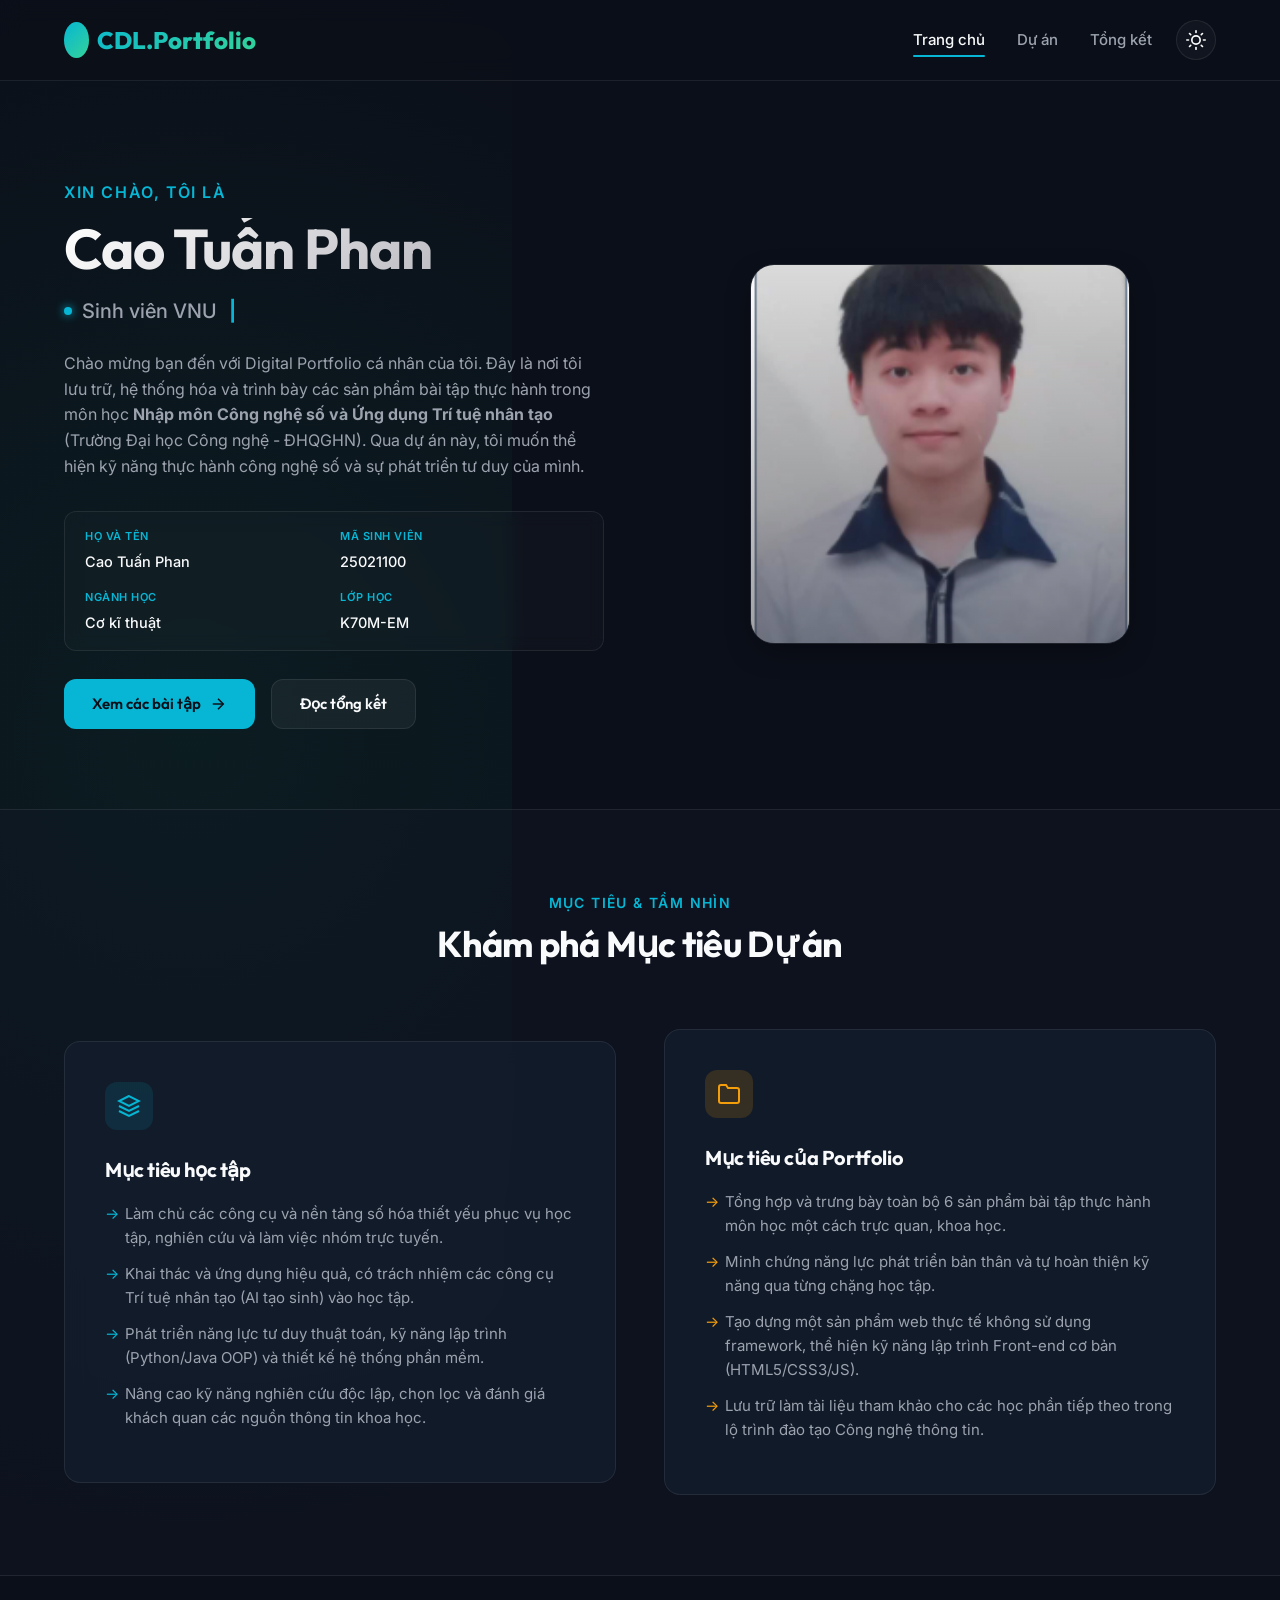
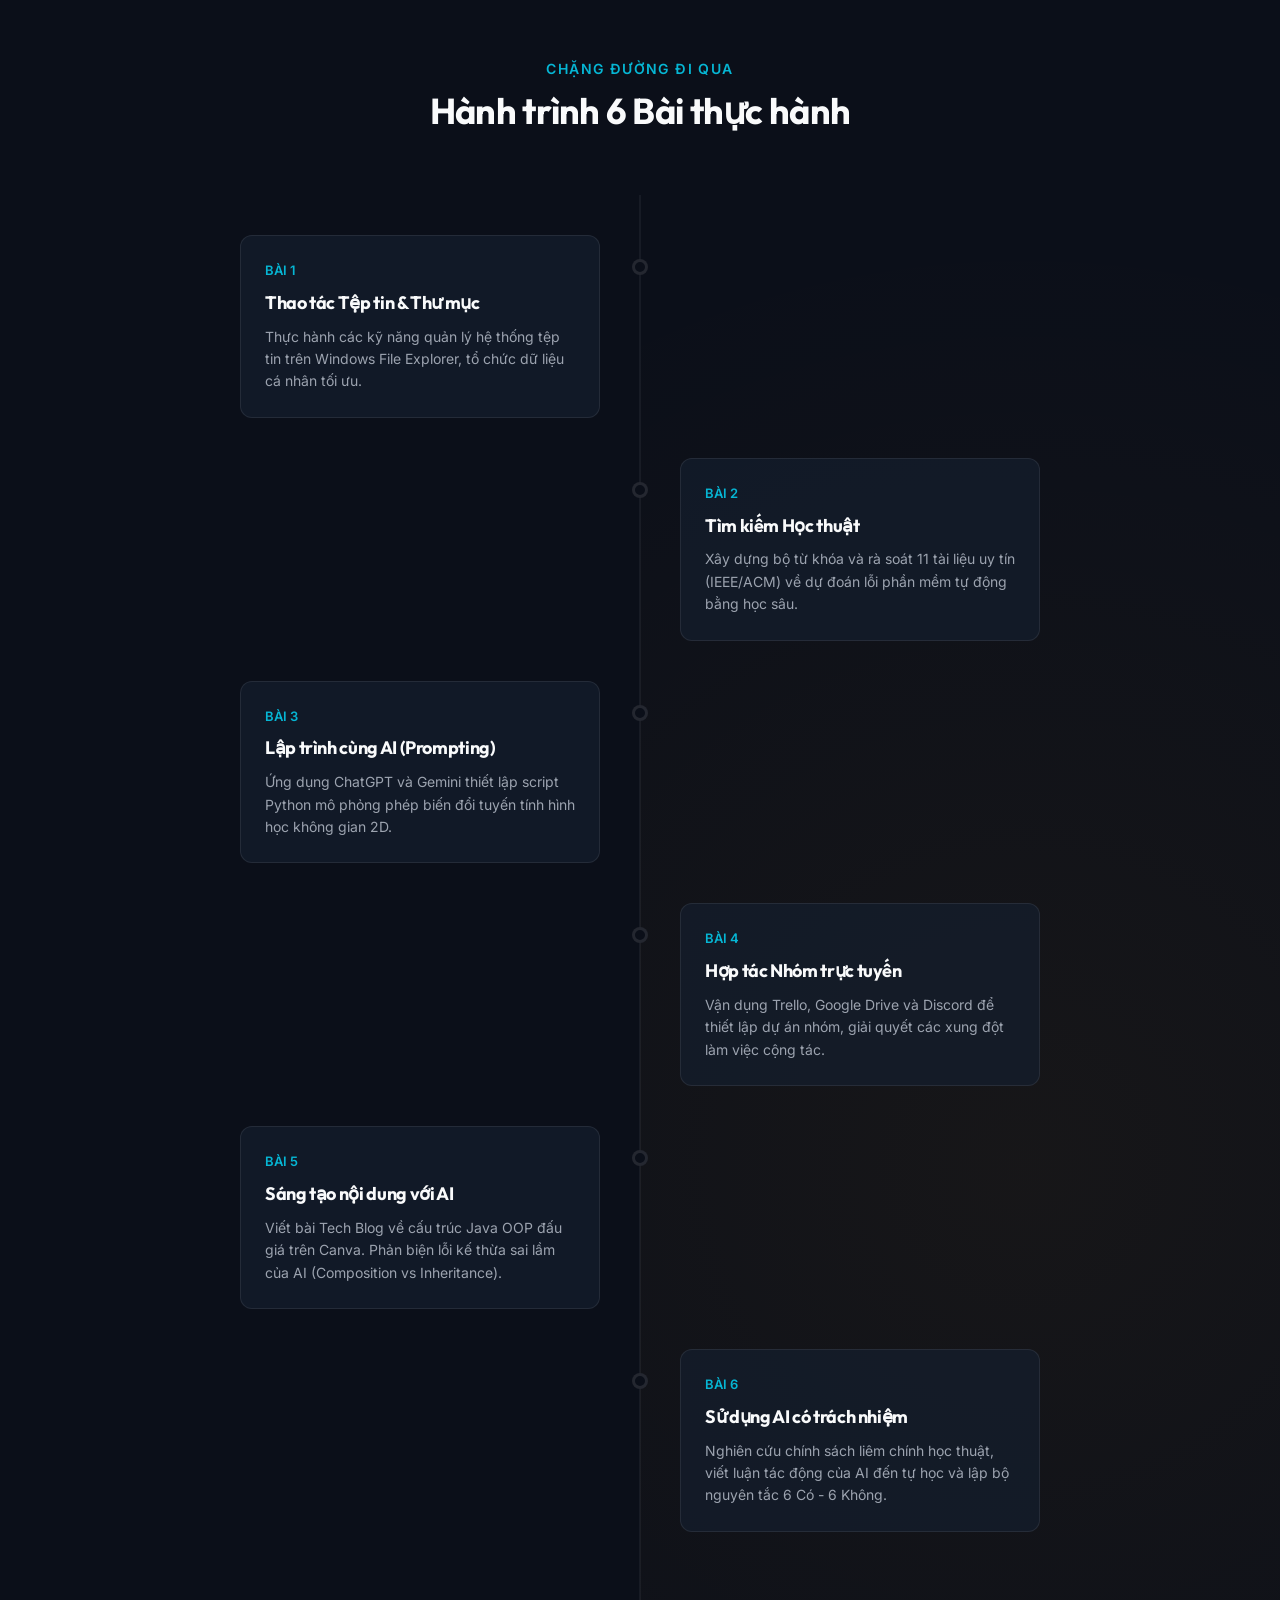
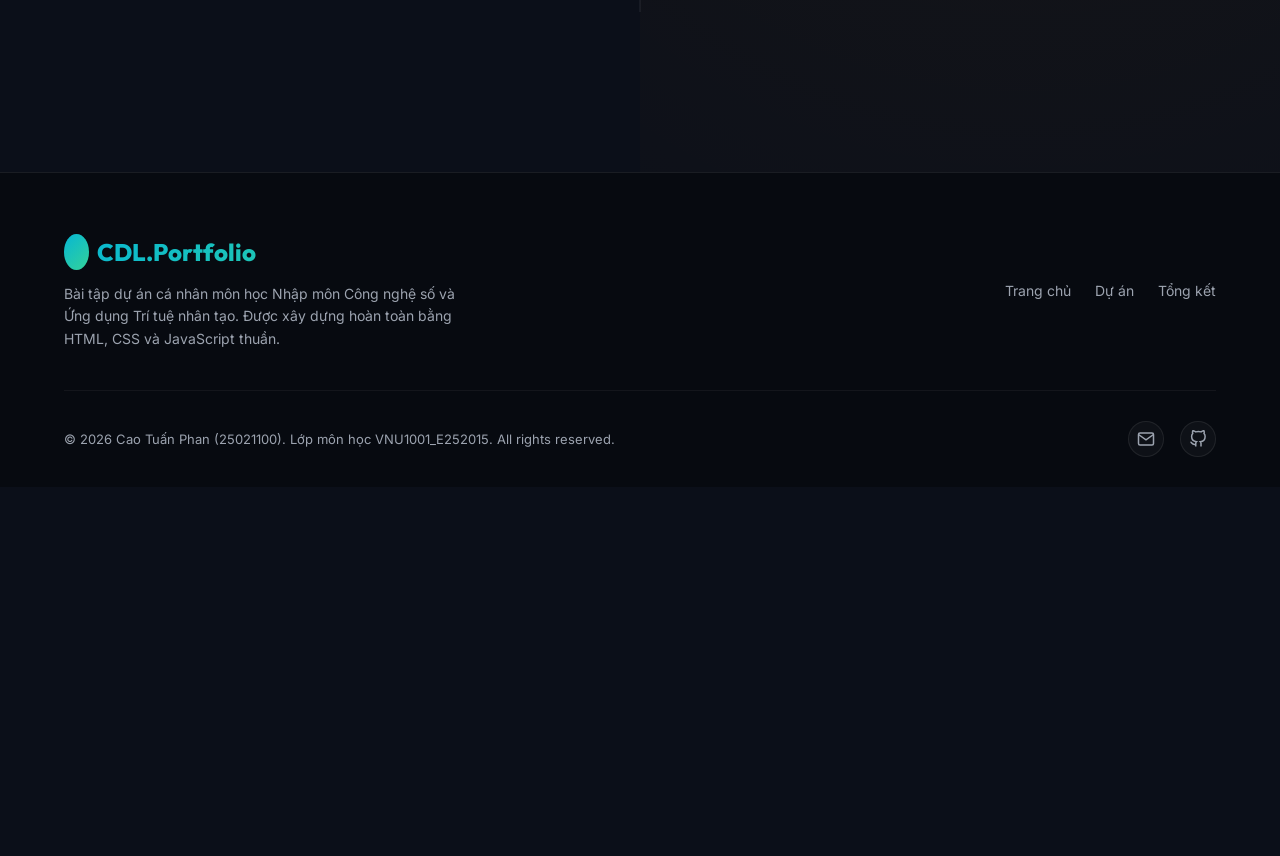
==== index.html @ 6c7f8874 "Initial clean commit" ====
<!DOCTYPE html>
<html lang="vi">
<head>
    <meta charset="UTF-8">
    <meta name="viewport" content="width=device-width, initial-scale=1.0">
    <title>Cao Tuấn Phan | Digital Portfolio cá nhân</title>
    <meta name="description" content="Digital Portfolio cá nhân của Cao Tuấn Phan - Sinh viên Khoa Công nghệ thông tin, Trường Đại học Công nghệ, ĐHQGHN cho môn Nhập môn Công nghệ số & Ứng dụng AI.">
    <link rel="stylesheet" href="css/style.css">
    <link rel="stylesheet" href="css/responsive.css">
    <style>
        /* Specific Styles for Index Page */
        .hero {
            padding: 80px 0;
            position: relative;
        }

        .hero-img-container {
            position: relative;
            width: 380px;
            height: 380px;
            margin: 0 auto;
            border-radius: 24px;
            overflow: hidden;
            box-shadow: var(--shadow-premium);
            border: 1px solid var(--border-color);
        }

        .hero-img-container::before {
            content: '';
            position: absolute;
            inset: 0;
            background: linear-gradient(to bottom, transparent, rgba(11, 15, 25, 0.4));
            z-index: 1;
        }

        .hero-img {
            width: 100%;
            height: 100%;
            object-fit: cover;
            transition: var(--transition-smooth);
        }

        .hero-img-container:hover .hero-img {
            transform: scale(1.05);
        }

        .hero-content {
            display: flex;
            flex-direction: column;
            justify-content: center;
        }

        .hero-title-greeting {
            font-size: 16px;
            font-weight: 600;
            color: var(--color-primary);
            text-transform: uppercase;
            letter-spacing: 0.1em;
            margin-bottom: 12px;
        }

        .hero-name {
            font-size: 56px;
            line-height: 1.1;
            margin-bottom: 16px;
            background: linear-gradient(135deg, #ffffff 0%, #a1a1aa 100%);
            -webkit-background-clip: text;
            -webkit-text-fill-color: transparent;
        }

        .hero-role {
            font-size: 20px;
            font-weight: 500;
            color: var(--text-muted);
            margin-bottom: 24px;
            display: flex;
            align-items: center;
            gap: 10px;
        }

        .hero-role::before {
            content: '';
            display: inline-block;
            width: 8px;
            height: 8px;
            background: var(--color-primary);
            border-radius: 50%;
            box-shadow: 0 0 10px var(--color-primary);
        }

        .typewriter-cursor {
            color: var(--color-primary);
            animation: blink 0.7s infinite;
            margin-left: 2px;
            font-weight: bold;
        }

        @keyframes blink {
            0%, 100% { opacity: 1; }
            50% { opacity: 0; }
        }

        .hero-desc {
            color: var(--text-muted);
            font-size: 16px;
            margin-bottom: 32px;
            max-width: 540px;
        }

        .personal-info-card {
            background: rgba(255, 255, 255, 0.02);
            border: 1px solid var(--border-color);
            border-radius: 12px;
            padding: 16px 20px;
            margin-bottom: 28px;
            display: grid;
            grid-template-columns: repeat(2, 1fr);
            gap: 16px 12px;
            max-width: 540px;
            backdrop-filter: blur(8px);
            -webkit-backdrop-filter: blur(8px);
        }

        .info-field {
            display: flex;
            flex-direction: column;
        }

        .info-label {
            color: var(--color-primary);
            font-size: 11px;
            text-transform: uppercase;
            letter-spacing: 0.05em;
            margin-bottom: 4px;
            font-weight: 600;
        }
        
        .info-val {
            color: var(--text-main);
            font-weight: 500;
            font-size: 14.5px;
        }

        @media (max-width: 480px) {
            .personal-info-card {
                grid-template-columns: 1fr;
                gap: 12px;
            }
        }

        .hero-actions {
            display: flex;
            gap: 16px;
        }

        /* Objectives Section */
        .objectives {
            padding: 80px 0;
            background: rgba(17, 24, 39, 0.4);
            border-top: 1px solid var(--border-color);
            border-bottom: 1px solid var(--border-color);
        }

        .section-header {
            text-align: center;
            max-width: 600px;
            margin: 0 auto 56px;
        }

        .section-subtitle {
            color: var(--color-primary);
            font-size: 14px;
            font-weight: 600;
            text-transform: uppercase;
            letter-spacing: 0.1em;
            margin-bottom: 8px;
        }

        .section-title {
            font-size: 36px;
        }

        .objective-card {
            background: var(--bg-card);
            border: 1px solid var(--border-color);
            padding: 40px;
            border-radius: 16px;
            backdrop-filter: blur(12px);
            -webkit-backdrop-filter: blur(12px);
            transition: var(--transition-smooth);
        }

        .objective-card:hover {
            transform: translateY(-8px);
            border-color: rgba(16, 185, 129, 0.3);
            box-shadow: var(--shadow-premium);
        }

        .objective-icon {
            width: 48px;
            height: 48px;
            background: var(--color-primary-glow);
            border-radius: 12px;
            display: flex;
            align-items: center;
            justify-content: center;
            margin-bottom: 24px;
            color: var(--color-primary);
        }

        .objective-card-secondary .objective-icon {
            background: var(--color-secondary-glow);
            color: var(--color-secondary);
        }

        .objective-card-secondary:hover {
            border-color: rgba(245, 158, 11, 0.3);
        }

        .objective-title {
            font-size: 20px;
            margin-bottom: 16px;
        }

        .objective-list {
            list-style: none;
            color: var(--text-muted);
            font-size: 15px;
        }

        .objective-list li {
            margin-bottom: 12px;
            padding-left: 20px;
            position: relative;
        }

        .objective-list li::before {
            content: '→';
            position: absolute;
            left: 0;
            color: var(--color-primary);
        }

        .objective-card-secondary .objective-list li::before {
            color: var(--color-secondary);
        }

        /* Learning Timeline */
        .timeline-section {
            padding: 80px 0;
        }

        .timeline {
            position: relative;
            max-width: 800px;
            margin: 0 auto;
            padding: 40px 0;
        }

        .timeline::before {
            content: '';
            position: absolute;
            left: 50%;
            top: 0;
            width: 2px;
            height: 100%;
            background: rgba(255, 255, 255, 0.05);
            transform: translateX(-50%);
        }

        .timeline-item {
            display: flex;
            justify-content: space-between;
            width: 100%;
            margin-bottom: 40px;
            position: relative;
        }

        .timeline-item:nth-child(even) {
            flex-direction: row-reverse;
        }

        .timeline-dot {
            position: absolute;
            left: 50%;
            top: 24px;
            width: 16px;
            height: 16px;
            background: var(--bg-main);
            border: 3px solid rgba(255, 255, 255, 0.1);
            border-radius: 50%;
            transform: translateX(-50%);
            z-index: 5;
            transition: var(--transition-smooth);
        }

        .timeline-item:hover .timeline-dot {
            border-color: var(--color-primary);
            box-shadow: 0 0 10px var(--color-primary);
            background: var(--color-primary);
        }

        .timeline-content {
            width: 45%;
            background: var(--bg-card);
            border: 1px solid var(--border-color);
            padding: 24px;
            border-radius: 12px;
            position: relative;
            transition: var(--transition-smooth);
        }

        .timeline-item:hover .timeline-content {
            border-color: rgba(255, 255, 255, 0.15);
            transform: translateY(-4px);
        }

        .timeline-date {
            font-size: 13px;
            font-weight: 600;
            color: var(--color-primary);
            margin-bottom: 8px;
            text-transform: uppercase;
        }

        .timeline-title {
            font-size: 18px;
            margin-bottom: 8px;
        }

        .timeline-desc {
            color: var(--text-muted);
            font-size: 14px;
        }

        @media (max-width: 768px) {
            .hero-img-container {
                width: 280px;
                height: 280px;
            }
            .hero-name {
                font-size: 40px;
            }
            .timeline::before {
                left: 16px;
            }
            .timeline-item {
                flex-direction: row !important;
                margin-bottom: 30px;
            }
            .timeline-dot {
                left: 16px;
            }
            .timeline-content {
                width: calc(100% - 48px);
                margin-left: 48px;
            }
        }
    </style>
    <script>
        // Apply theme immediately to prevent flashing
        if (localStorage.getItem('theme') === 'light') {
            document.documentElement.classList.add('light-theme');
        }
    </script>
</head>
<body>

    <!-- Header / Nav -->
    <header class="header" id="header">
        <div class="container nav-container">
            <a href="index.html" class="logo">CDL.Portfolio</a>
            <div class="nav-right">
                <ul class="nav-menu" id="navMenu">
                    <li><a href="index.html" class="nav-link active">Trang chủ</a></li>
                    <li><a href="projects.html" class="nav-link">Dự án</a></li>
                    <li><a href="reflection.html" class="nav-link">Tổng kết</a></li>
                </ul>
                <button class="theme-toggle" id="themeToggle" aria-label="Toggle Theme">
                    <svg class="sun-icon" viewBox="0 0 24 24"><circle cx="12" cy="12" r="5"></circle><line x1="12" y1="1" x2="12" y2="3"></line><line x1="12" y1="21" x2="12" y2="23"></line><line x1="4.22" y1="4.22" x2="5.64" y2="5.64"></line><line x1="18.36" y1="18.36" x2="19.78" y2="19.78"></line><line x1="1" y1="12" x2="3" y2="12"></line><line x1="21" y1="12" x2="23" y2="12"></line><line x1="4.22" y1="19.78" x2="5.64" y2="18.36"></line><line x1="18.36" y1="5.64" x2="19.78" y2="4.22"></line></svg>
                    <svg class="moon-icon" viewBox="0 0 24 24"><path d="M21 12.79A9 9 0 1 1 11.21 3 7 7 0 0 0 21 12.79z"></path></svg>
                </button>
                <button class="nav-toggle" id="navToggle" aria-label="Toggle Menu">
                    <span></span>
                    <span></span>
                    <span></span>
                </button>
            </div>
        </div>
    </header>

    <!-- Main Content -->
    <main>
        
        <!-- Hero Section -->
        <section class="hero reveal active">
            <div class="container grid-2">
                <div class="hero-content">
                    <span class="hero-title-greeting">Xin chào, tôi là</span>
                    <h1 class="hero-name">Cao Tuấn Phan</h1>
                    <div class="hero-role"><span id="typewriter">Sinh viên VNU</span><span class="typewriter-cursor">|</span></div>
                    <p class="hero-desc">
                        Chào mừng bạn đến với Digital Portfolio cá nhân của tôi. Đây là nơi tôi lưu trữ, hệ thống hóa và trình bày các sản phẩm bài tập thực hành trong môn học <strong>Nhập môn Công nghệ số và Ứng dụng Trí tuệ nhân tạo</strong> (Trường Đại học Công nghệ - ĐHQGHN). Qua dự án này, tôi muốn thể hiện kỹ năng thực hành công nghệ số và sự phát triển tư duy của mình.
                    </p>
                    <div class="personal-info-card">
                        <div class="info-field">
                            <span class="info-label">Họ và tên</span>
                            <span class="info-val">Cao Tuấn Phan</span>
                        </div>
                        <div class="info-field">
                            <span class="info-label">Mã sinh viên</span>
                            <span class="info-val">25021100</span>
                        </div>
                        <div class="info-field">
                            <span class="info-label">Ngành học</span>
                            <span class="info-val">Cơ kĩ thuật</span>
                        </div>
                        <div class="info-field">
                            <span class="info-label">Lớp học</span>
                            <span class="info-val">K70M-EM</span>
                        </div>
                    </div>
                    <div class="hero-actions">
                        <a href="projects.html" class="btn btn-primary">
                            Xem các bài tập
                            <svg width="18" height="18" viewBox="0 0 24 24" fill="none" stroke="currentColor" stroke-width="2"><line x1="5" y1="12" x2="19" y2="12"></line><polyline points="12 5 19 12 12 19"></polyline></svg>
                        </a>
                        <a href="reflection.html" class="btn btn-secondary">Đọc tổng kết</a>
                    </div>
                </div>
                <div class="hero-img-box">
                    <div class="hero-img-container">
                        <img src="assets\Screenshot 2026-06-07 112519.png" alt="Cao Tuấn Phan - Sinh viên IT" class="hero-img">
                    </div>
                </div>
            </div>
        </section>

        <!-- Objectives Section -->
        <section class="objectives">
            <div class="container">
                <div class="section-header reveal">
                    <span class="section-subtitle">Mục tiêu & Tầm nhìn</span>
                    <h2 class="section-title">Khám phá Mục tiêu Dự án</h2>
                </div>
                <div class="grid-2 reveal">
                    <!-- Learning Objectives Card -->
                    <div class="objective-card">
                        <div class="objective-icon">
                            <svg width="24" height="24" viewBox="0 0 24 24" fill="none" stroke="currentColor" stroke-width="2"><path d="M12 2L2 7l10 5 10-5-10-5zM2 17l10 5 10-5M2 12l10 5 10-5"/></svg>
                        </div>
                        <h3 class="objective-title">Mục tiêu học tập</h3>
                        <ul class="objective-list">
                            <li>Làm chủ các công cụ và nền tảng số hóa thiết yếu phục vụ học tập, nghiên cứu và làm việc nhóm trực tuyến.</li>
                            <li>Khai thác và ứng dụng hiệu quả, có trách nhiệm các công cụ Trí tuệ nhân tạo (AI tạo sinh) vào học tập.</li>
                            <li>Phát triển năng lực tư duy thuật toán, kỹ năng lập trình (Python/Java OOP) và thiết kế hệ thống phần mềm.</li>
                            <li>Nâng cao kỹ năng nghiên cứu độc lập, chọn lọc và đánh giá khách quan các nguồn thông tin khoa học.</li>
                        </ul>
                    </div>
                    
                    <!-- Portfolio Objectives Card -->
                    <div class="objective-card objective-card-secondary">
                        <div class="objective-icon">
                            <svg width="24" height="24" viewBox="0 0 24 24" fill="none" stroke="currentColor" stroke-width="2"><path d="M22 19a2 2 0 0 1-2 2H4a2 2 0 0 1-2-2V5a2 2 0 0 1 2-2h5l2 3h9a2 2 0 0 1 2 2z"></path></svg>
                        </div>
                        <h3 class="objective-title">Mục tiêu của Portfolio</h3>
                        <ul class="objective-list">
                            <li>Tổng hợp và trưng bày toàn bộ 6 sản phẩm bài tập thực hành môn học một cách trực quan, khoa học.</li>
                            <li>Minh chứng năng lực phát triển bản thân và tự hoàn thiện kỹ năng qua từng chặng học tập.</li>
                            <li>Tạo dựng một sản phẩm web thực tế không sử dụng framework, thể hiện kỹ năng lập trình Front-end cơ bản (HTML5/CSS3/JS).</li>
                            <li>Lưu trữ làm tài liệu tham khảo cho các học phần tiếp theo trong lộ trình đào tạo Công nghệ thông tin.</li>
                        </ul>
                    </div>
                </div>
            </div>
        </section>

        <!-- Study Timeline Section -->
        <section class="timeline-section">
            <div class="container">
                <div class="section-header reveal">
                    <span class="section-subtitle">Chặng đường đi qua</span>
                    <h2 class="section-title">Hành trình 6 Bài thực hành</h2>
                </div>
                
                <div class="timeline reveal">
                    
                    <!-- Item 1 -->
                    <div class="timeline-item">
                        <div class="timeline-dot"></div>
                        <div class="timeline-content">
                            <div class="timeline-date">Bài 1</div>
                            <h3 class="timeline-title">Thao tác Tệp tin & Thư mục</h3>
                            <p class="timeline-desc">Thực hành các kỹ năng quản lý hệ thống tệp tin trên Windows File Explorer, tổ chức dữ liệu cá nhân tối ưu.</p>
                        </div>
                    </div>
                    
                    <!-- Item 2 -->
                    <div class="timeline-item">
                        <div class="timeline-dot"></div>
                        <div class="timeline-content">
                            <div class="timeline-date">Bài 2</div>
                            <h3 class="timeline-title">Tìm kiếm Học thuật</h3>
                            <p class="timeline-desc">Xây dựng bộ từ khóa và rà soát 11 tài liệu uy tín (IEEE/ACM) về dự đoán lỗi phần mềm tự động bằng học sâu.</p>
                        </div>
                    </div>
                    
                    <!-- Item 3 -->
                    <div class="timeline-item">
                        <div class="timeline-dot"></div>
                        <div class="timeline-content">
                            <div class="timeline-date">Bài 3</div>
                            <h3 class="timeline-title">Lập trình cùng AI (Prompting)</h3>
                            <p class="timeline-desc">Ứng dụng ChatGPT và Gemini thiết lập script Python mô phỏng phép biến đổi tuyến tính hình học không gian 2D.</p>
                        </div>
                    </div>
                    
                    <!-- Item 4 -->
                    <div class="timeline-item">
                        <div class="timeline-dot"></div>
                        <div class="timeline-content">
                            <div class="timeline-date">Bài 4</div>
                            <h3 class="timeline-title">Hợp tác Nhóm trực tuyến</h3>
                            <p class="timeline-desc">Vận dụng Trello, Google Drive và Discord để thiết lập dự án nhóm, giải quyết các xung đột làm việc cộng tác.</p>
                        </div>
                    </div>
                    
                    <!-- Item 5 -->
                    <div class="timeline-item">
                        <div class="timeline-dot"></div>
                        <div class="timeline-content">
                            <div class="timeline-date">Bài 5</div>
                            <h3 class="timeline-title">Sáng tạo nội dung với AI</h3>
                            <p class="timeline-desc">Viết bài Tech Blog về cấu trúc Java OOP đấu giá trên Canva. Phản biện lỗi kế thừa sai lầm của AI (Composition vs Inheritance).</p>
                        </div>
                    </div>
                    
                    <!-- Item 6 -->
                    <div class="timeline-item">
                        <div class="timeline-dot"></div>
                        <div class="timeline-content">
                            <div class="timeline-date">Bài 6</div>
                            <h3 class="timeline-title">Sử dụng AI có trách nhiệm</h3>
                            <p class="timeline-desc">Nghiên cứu chính sách liêm chính học thuật, viết luận tác động của AI đến tự học và lập bộ nguyên tắc 6 Có - 6 Không.</p>
                        </div>
                    </div>
                    
                </div>
            </div>
        </section>

    </main>

    <!-- Footer -->
    <footer class="footer">
        <div class="container">
            <div class="footer-content">
                <div class="footer-logo-desc">
                    <a href="index.html" class="logo">CDL.Portfolio</a>
                    <p class="footer-desc">
                        Bài tập dự án cá nhân môn học Nhập môn Công nghệ số và Ứng dụng Trí tuệ nhân tạo. Được xây dựng hoàn toàn bằng HTML, CSS và JavaScript thuần.
                    </p>
                </div>
                <div class="footer-links">
                    <a href="index.html" class="footer-link">Trang chủ</a>
                    <a href="projects.html" class="footer-link">Dự án</a>
                    <a href="reflection.html" class="footer-link">Tổng kết</a>
                </div>
            </div>
            <div class="footer-bottom">
                <p>&copy; 2026 Cao Tuấn Phan (25021100). Lớp môn học VNU1001_E252015. All rights reserved.</p>
                <div class="footer-socials">
                    <a href="mailto:25021100@vnu.edu.vn" class="social-icon" title="Email VNU"><svg width="18" height="18" viewBox="0 0 24 24" fill="none" stroke="currentColor" stroke-width="2"><path d="M4 4h16c1.1 0 2 .9 2 2v12c0 1.1-.9 2-2 2H4c-1.1 0-2-.9-2-2V6c0-1.1.9-2 2-2z"></path><polyline points="22,6 12,13 2,6"></polyline></svg></a>
                    <a href="https://github.com/k30cyrus-cpu" target="_blank" class="social-icon" title="Github"><svg width="18" height="18" viewBox="0 0 24 24" fill="none" stroke="currentColor" stroke-width="2"><path d="M9 19c-5 1.5-5-2.5-7-3m14 6v-3.87a3.37 3.37 0 0 0-.94-2.61c3.14-.35 6.44-1.54 6.44-7A5.44 5.44 0 0 0 20 4.77 5.07 5.07 0 0 0 19.91 1S18.73.65 16 2.48a13.38 13.38 0 0 0-7 0C6.27.65 5.09 1 5.09 1A5.07 5.07 0 0 0 5 4.77a5.44 5.44 0 0 0-1.5 3.78c0 5.42 3.3 6.61 6.44 7A3.37 3.37 0 0 0 9 18.13V22"></path></svg></a>
                </div>
            </div>
        </div>
    </footer>

    <script src="js/main.js"></script>
    <script>
        // Trigger reveal animation on load
        window.addEventListener('DOMContentLoaded', () => {
            const reveals = document.querySelectorAll('.reveal');
            reveals.forEach(el => el.classList.add('active'));
            
            // Typewriter Effect
            const words = [
                "Sinh viên VNU",
                "Sinh viên Cơ kĩ thuật"
            ];
            let wordIndex = 0;
            let charIndex = 0;
            let isDeleting = false;
            const typewriterEl = document.getElementById('typewriter');
            
            function type() {
                if (!typewriterEl) return;
                const currentWord = words[wordIndex];
                if (isDeleting) {
                    typewriterEl.textContent = currentWord.substring(0, charIndex - 1);
                    charIndex--;
                } else {
                    typewriterEl.textContent = currentWord.substring(0, charIndex + 1);
                    charIndex++;
                }
                
                let typeSpeed = isDeleting ? 30 : 60;
                
                if (!isDeleting && charIndex === currentWord.length) {
                    typeSpeed = 2000; // Pause at end of word
                    isDeleting = true;
                } else if (isDeleting && charIndex === 0) {
                    isDeleting = false;
                    wordIndex = (wordIndex + 1) % words.length;
                    typeSpeed = 500; // Pause before typing next word
                }
                
                setTimeout(type, typeSpeed);
            }
            
            // Start typewriter on load
            setTimeout(type, 1000);
        });
    </script>
</body>
</html>
---- css/style.css ----
@import url('https://fonts.googleapis.com/css2?family=Inter:wght@300;400;500;600;700&family=Outfit:wght@300;400;500;600;700;800&display=swap');

:root {
    --bg-main: #0b0f19;
    --bg-surface: #111827;
    --bg-card: rgba(21, 30, 46, 0.7);
    --border-color: rgba(255, 255, 255, 0.08);
    /* Personalization: change these to adjust your personal theme */
    --logo-symbol: '✦'; /* change to an emoji or initials, include quotes */
    --color-primary: #06b6d4; /* Personal accent (cyan) - change to your color */
    --color-primary-glow: rgba(6, 182, 212, 0.12);
    --color-secondary: #f59e0b; /* Amber */
    --color-secondary-glow: rgba(245, 158, 11, 0.15);
    --personal-accent: linear-gradient(135deg, #06b6d4 0%, #34d399 100%);
    --text-main: #f9fafb;
    --text-muted: #9ca3af;
    --font-heading: 'Outfit', sans-serif;
    --font-body: 'Inter', sans-serif;
    --transition-smooth: all 0.3s cubic-bezier(0.4, 0, 0.2, 1);
    --shadow-premium: 0 10px 30px -10px rgba(0, 0, 0, 0.5);
    --shadow-glow: 0 0 20px rgba(16, 185, 129, 0.2);
}

* {
    margin: 0;
    padding: 0;
    box-sizing: border-box;
}

html {
    scroll-behavior: smooth;
    overflow-x: hidden;
}

body {
    background-color: var(--bg-main);
    color: var(--text-main);
    font-family: var(--font-body);
    line-height: 1.6;
    overflow-x: hidden;
    position: relative;
}

/* Background Gradients */
body::before {
    content: '';
    position: absolute;
    top: -10%;
    left: -10%;
    width: 50%;
    height: 60%;
    background: radial-gradient(circle, rgba(16, 185, 129, 0.08) 0%, transparent 70%);
    z-index: -1;
    pointer-events: none;
}

body::after {
    content: '';
    position: absolute;
    bottom: -10%;
    right: -10%;
    width: 60%;
    height: 70%;
    background: radial-gradient(circle, rgba(245, 158, 11, 0.05) 0%, transparent 70%);
    z-index: -1;
    pointer-events: none;
}

/* Custom Scrollbar */
::-webkit-scrollbar {
    width: 8px;
}
::-webkit-scrollbar-track {
    background: var(--bg-main);
}
::-webkit-scrollbar-thumb {
    background: #1f2937;
    border-radius: 4px;
}
::-webkit-scrollbar-thumb:hover {
    background: var(--color-primary);
}

/* Typography */
h1, h2, h3, h4, h5, h6 {
    font-family: var(--font-heading);
    font-weight: 700;
    letter-spacing: -0.02em;
    color: var(--text-main);
}

a {
    color: inherit;
    text-decoration: none;
    transition: var(--transition-smooth);
}

/* Container */
.container {
    max-width: 1200px;
    margin: 0 auto;
    padding: 0 24px;
}

/* Header & Navbar */
.header {
    position: fixed;
    top: 0;
    left: 0;
    width: 100%;
    z-index: 1000;
    background: rgba(11, 15, 25, 0.75);
    backdrop-filter: blur(12px);
    -webkit-backdrop-filter: blur(12px);
    border-bottom: 1px solid var(--border-color);
    transition: var(--transition-smooth);
}

.header.scrolled {
    padding: 12px 0;
    background: rgba(11, 15, 25, 0.9);
    box-shadow: var(--shadow-premium);
}

.nav-container {
    display: flex;
    justify-content: space-between;
    align-items: center;
    height: 80px;
    transition: var(--transition-smooth);
}

.header.scrolled .nav-container {
    height: 60px;
}

.logo {
    font-family: var(--font-heading);
    font-size: 24px;
    font-weight: 800;
    background: linear-gradient(135deg, var(--color-primary) 0%, #34d399 100%);
    -webkit-background-clip: text;
    -webkit-text-fill-color: transparent;
    display: flex;
    align-items: center;
    gap: 8px;
}

.logo::before {
    content: var(--logo-symbol);
    font-family: var(--font-body);
    font-size: 15px;
    font-weight: 800;
    color: #062226;
    background: var(--personal-accent);
    padding: 6px;
    border-radius: 50%;
    display: inline-flex;
    align-items: center;
    justify-content: center;
    -webkit-text-fill-color: unset;
}

.nav-menu {
    display: flex;
    list-style: none;
    gap: 32px;
}

.nav-link {
    font-size: 15px;
    font-weight: 500;
    color: var(--text-muted);
    position: relative;
    padding: 8px 0;
}

.nav-link:hover, .nav-link.active {
    color: var(--text-main);
}

.nav-link::after {
    content: '';
    position: absolute;
    bottom: 0;
    left: 0;
    width: 0;
    height: 2px;
    background: var(--color-primary);
    transition: var(--transition-smooth);
    border-radius: 2px;
}

.nav-link:hover::after, .nav-link.active::after {
    width: 100%;
}

.nav-toggle {
    display: none;
    background: none;
    border: none;
    cursor: pointer;
    padding: 4px;
}

.nav-toggle span {
    display: block;
    width: 24px;
    height: 2px;
    background-color: var(--text-main);
    margin: 6px 0;
    transition: var(--transition-smooth);
}

/* Buttons */
.btn {
    display: inline-flex;
    align-items: center;
    justify-content: center;
    gap: 8px;
    padding: 12px 28px;
    border-radius: 12px;
    font-family: var(--font-heading);
    font-weight: 600;
    font-size: 15px;
    cursor: pointer;
    transition: var(--transition-smooth);
    border: none;
}

.btn-primary {
    background: var(--color-primary);
    color: #0b0f19;
}

.btn-primary:hover {
    background: #34d399;
    box-shadow: var(--shadow-glow);
    transform: translateY(-2px);
}

.btn-secondary {
    background: rgba(255, 255, 255, 0.05);
    color: var(--text-main);
    border: 1px solid var(--border-color);
}

.btn-secondary:hover {
    background: rgba(255, 255, 255, 0.1);
    transform: translateY(-2px);
    border-color: rgba(255, 255, 255, 0.2);
}

.btn-sm {
    padding: 8px 16px;
    font-size: 13px;
    border-radius: 6px;
}

/* Badge */
.badge {
    display: inline-block;
    padding: 4px 12px;
    background: var(--color-primary-glow);
    color: var(--color-primary);
    border: 1px solid rgba(16, 185, 129, 0.3);
    border-radius: 30px;
    font-size: 12px;
    font-weight: 600;
    text-transform: uppercase;
    letter-spacing: 0.05em;
}

.badge-secondary {
    background: var(--color-secondary-glow);
    color: var(--color-secondary);
    border: 1px solid rgba(245, 158, 11, 0.3);
}

/* Main Layout Padding */
main {
    padding-top: 100px;
}

/* Footer */
.footer {
    background: #070a10;
    border-top: 1px solid var(--border-color);
    padding: 60px 0 30px;
    margin-top: 80px;
}

.footer-content {
    display: flex;
    justify-content: space-between;
    align-items: center;
    flex-wrap: wrap;
    gap: 24px;
    margin-bottom: 40px;
}

.footer-logo-desc {
    max-width: 400px;
}

.footer-desc {
    color: var(--text-muted);
    font-size: 14px;
    margin-top: 12px;
}

.footer-links {
    display: flex;
    gap: 24px;
}

.footer-link {
    color: var(--text-muted);
    font-size: 14px;
}

.footer-link:hover {
    color: var(--color-primary);
}

.footer-bottom {
    display: flex;
    justify-content: space-between;
    align-items: center;
    border-top: 1px solid rgba(255, 255, 255, 0.05);
    padding-top: 30px;
    font-size: 13px;
    color: var(--text-muted);
}

.footer-socials {
    display: flex;
    gap: 16px;
}

.social-icon {
    display: flex;
    align-items: center;
    justify-content: center;
    width: 36px;
    height: 36px;
    background: rgba(255, 255, 255, 0.03);
    border: 1px solid var(--border-color);
    border-radius: 50px;
    color: var(--text-muted);
}

.social-icon:hover {
    color: var(--color-primary);
    background: var(--color-primary-glow);
    border-color: var(--color-primary);
    transform: translateY(-2px);
}

/* Modal Popup */
.modal {
    position: fixed;
    top: 0;
    left: 0;
    width: 100%;
    height: 100%;
    z-index: 2000;
    background: rgba(7, 10, 16, 0.85);
    backdrop-filter: blur(8px);
    display: flex;
    align-items: center;
    justify-content: center;
    opacity: 0;
    pointer-events: none;
    transition: var(--transition-smooth);
}

.modal.active {
    opacity: 1;
    pointer-events: all;
}

.modal-content {
    background: var(--bg-surface);
    border: 1px solid var(--border-color);
    border-radius: 16px;
    width: 90%;
    max-width: 800px;
    max-height: 85vh;
    overflow-y: auto;
    position: relative;
    box-shadow: var(--shadow-premium);
    transform: scale(0.9);
    transition: var(--transition-smooth);
    padding: 32px;
}

.modal.active .modal-content {
    transform: scale(1);
}

.modal-close {
    position: absolute;
    top: 20px;
    right: 20px;
    background: rgba(255, 255, 255, 0.05);
    border: 1px solid var(--border-color);
    width: 36px;
    height: 36px;
    border-radius: 50%;
    display: flex;
    align-items: center;
    justify-content: center;
    cursor: pointer;
    color: var(--text-muted);
    transition: var(--transition-smooth);
}

.modal-close:hover {
    color: var(--text-main);
    background: rgba(255, 255, 255, 0.1);
}

.modal-body {
    margin-top: 16px;
}

.modal-header-desc {
    display: flex;
    align-items: center;
    gap: 12px;
    margin-bottom: 8px;
}

.modal-title {
    font-size: 28px;
    line-height: 1.3;
}

.modal-section {
    margin-top: 24px;
    border-top: 1px solid rgba(255, 255, 255, 0.05);
    padding-top: 20px;
}

.modal-section-title {
    font-size: 18px;
    color: var(--color-primary);
    margin-bottom: 12px;
    display: flex;
    align-items: center;
    gap: 8px;
}

.modal-section-title::before {
    content: '';
    display: inline-block;
    width: 6px;
    height: 6px;
    background: var(--color-primary);
    border-radius: 50%;
}

.modal-file-list {
    margin-left: 20px;
    margin-bottom: 16px;
}

.modal-file-item {
    font-size: 14px;
    margin-bottom: 6px;
    color: var(--text-muted);
}

.code-snippet {
    background: #090c15;
    border: 1px solid rgba(255, 255, 255, 0.05);
    border-radius: 8px;
    padding: 16px;
    font-family: monospace;
    font-size: 13.5px;
    color: #e5e7eb;
    overflow-x: auto;
    margin: 12px 0;
}

.table-responsive {
    width: 100%;
    overflow-x: auto;
    margin: 16px 0;
    border: 1px solid var(--border-color);
    border-radius: 8px;
}

.modal-table {
    width: 100%;
    border-collapse: collapse;
    font-size: 13.5px;
    text-align: left;
}

.modal-table th, .modal-table td {
    padding: 12px 16px;
    border-bottom: 1px solid rgba(255, 255, 255, 0.05);
}

.modal-table th {
    background: rgba(255, 255, 255, 0.02);
    color: var(--text-main);
    font-weight: 600;
}

.modal-table tr:last-child td {
    border-bottom: none;
}

.modal-table td {
    color: var(--text-muted);
}

.modal-img-container {
    width: 100%;
    border-radius: 8px;
    overflow: hidden;
    margin: 16px 0;
    border: 1px solid var(--border-color);
}

.modal-img {
    width: 100%;
    height: auto;
    display: block;
}

/* CSS Grid layout standard for pages */
.grid-2 {
    display: grid;
    grid-template-columns: repeat(2, 1fr);
    gap: 48px;
    align-items: center;
}

.grid-3 {
    display: grid;
    grid-template-columns: repeat(3, 1fr);
    gap: 32px;
}

/* Animations helper */
.reveal {
    opacity: 0;
    transform: translateY(30px);
    transition: opacity 0.8s ease, transform 0.8s ease;
}

.reveal.active {
    opacity: 1;
    transform: translateY(0);
}

/* Proof Gallery for Modal */
.proof-gallery {
    display: grid;
    grid-template-columns: repeat(2, 1fr);
    gap: 16px;
    margin: 16px 0;
}

.proof-item {
    background: rgba(255, 255, 255, 0.02);
    border: 1px solid var(--border-color);
    border-radius: 12px;
    overflow: hidden;
    display: flex;
    flex-direction: column;
    transition: var(--transition-smooth);
}

/* Small helper for a visible personal signature */
.signature {
    font-family: var(--font-heading);
    color: var(--color-primary);
    font-weight: 700;
    font-size: 14px;
    letter-spacing: 0.02em;
}

.proof-item:hover {
    border-color: rgba(255, 255, 255, 0.15);
    transform: scale(1.02);
}

.proof-img-container {
    width: 100%;
    height: 180px;
    overflow: hidden;
    border-bottom: 1px solid var(--border-color);
}

.proof-img-container img {
    width: 100%;
    height: 100%;
    object-fit: cover;
}

.proof-caption {
    font-size: 13px;
    color: var(--text-muted);
    padding: 8px 12px;
    text-align: center;
    background: rgba(0, 0, 0, 0.2);
    flex-grow: 1;
    display: flex;
    align-items: center;
    justify-content: center;
}

@media (max-width: 600px) {
    .proof-gallery {
        grid-template-columns: 1fr;
    }
    .proof-img-container {
        height: 150px;
    }
}

/* Original Docx Content Formatting */
.docx-original-content {
    color: var(--text-muted);
    font-size: 14.5px;
    line-height: 1.7;
    text-align: justify;
}

.docx-original-content p {
    margin-bottom: 16px;
}

.docx-original-content h1, 
.docx-original-content h2, 
.docx-original-content h3, 
.docx-original-content h4 {
    color: var(--text-main);
    margin-top: 28px;
    margin-bottom: 12px;
}

.docx-original-content h1 { font-size: 24px; border-bottom: 1px solid var(--border-color); padding-bottom: 8px; }
.docx-original-content h2 { font-size: 20px; color: var(--color-primary); }
.docx-original-content h3 { font-size: 17px; }
.docx-original-content h4 { font-size: 15px; }

.docx-original-content ul, 
.docx-original-content ol {
    margin-bottom: 16px;
    padding-left: 24px;
}

.docx-original-content li {
    margin-bottom: 8px;
}

.docx-original-content code {
    background: rgba(255, 255, 255, 0.05);
    padding: 2px 6px;
    border-radius: 4px;
    font-family: monospace;
    font-size: 13.5px;
    color: var(--color-secondary);
}

.docx-original-content a {
    color: var(--color-primary);
    text-decoration: underline;
}

.docx-original-content a:hover {
    color: #34d399;
}

/* PDF Page Container styles */
.pdf-viewer-container {
    display: flex;
    flex-direction: column;
    gap: 24px;
    align-items: center;
    background: rgba(0, 0, 0, 0.2);
    padding: 24px;
    border-radius: 12px;
    border: 1px solid var(--border-color);
}

.pdf-page-container {
    width: 100%;
    max-width: 680px;
    background-color: #ffffff;
    box-shadow: 0 4px 20px rgba(0, 0, 0, 0.4);
    border-radius: 4px;
    overflow: hidden;
    line-height: 0;
}

.pdf-page {
    width: 100%;
    height: auto;
    display: block;
    margin: 0 !important;
    border-radius: 0 !important;
    border: none !important;
}

/* Print Styles for PDF Generation */
@media print {
    :root {
        --bg-main: #0b0f19 !important;
        --bg-surface: #111827 !important;
        --bg-card: rgba(21, 30, 46, 0.9) !important;
        --text-main: #f9fafb !important;
        --text-muted: #9ca3af !important;
    }
    
    html, body {
        background-color: #0b0f19 !important;
        color: #f9fafb !important;
        -webkit-print-color-adjust: exact !important;
        print-color-adjust: exact !important;
    }
    
    * {
        -webkit-print-color-adjust: exact !important;
        print-color-adjust: exact !important;
    }
    
    @page {
        size: A4;
        margin: 0; /* Removes browser-added header/footer */
    }
    
    body {
        padding: 2cm 1.5cm; /* Custom margins inside the printed PDF page */
    }
    
    .header {
        position: absolute !important; /* Stop fixed position overlay issues */
        top: 0;
        left: 0;
        width: 100%;
    }
    
    .nav-toggle, .btn-primary svg {
        display: none !important; /* Hide interactive icons from print */
    }
    
    main {
        padding-top: 40px !important;
    }
    
    .footer {
        page-break-before: avoid;
    }
}

/* Light Mode Theme */
html.light-theme,
body.light-theme {
    --bg-main: #f3f4f6;
    --bg-surface: #ffffff;
    --bg-card: rgba(255, 255, 255, 0.8);
    --border-color: rgba(0, 0, 0, 0.08);
    --text-main: #1f2937;
    --text-muted: #4b5563;
    --shadow-premium: 0 10px 30px -10px rgba(0, 0, 0, 0.06);
    --color-primary-glow: rgba(16, 185, 129, 0.08);
    --color-secondary-glow: rgba(245, 158, 11, 0.08);
}

body.light-theme::before {
    background: radial-gradient(circle, rgba(16, 185, 129, 0.05) 0%, transparent 70%);
}

body.light-theme::after {
    background: radial-gradient(circle, rgba(245, 158, 11, 0.04) 0%, transparent 70%);
}

body.light-theme .header {
    background: rgba(243, 244, 246, 0.8) !important;
}

body.light-theme .header.scrolled {
    background: rgba(243, 244, 246, 0.95) !important;
}

body.light-theme .nav-menu {
    background: rgba(243, 244, 246, 0.98) !important;
}

body.light-theme .btn-secondary {
    background: rgba(0, 0, 0, 0.04);
}

body.light-theme .btn-secondary:hover {
    background: rgba(0, 0, 0, 0.08);
    border-color: rgba(0, 0, 0, 0.15);
}

body.light-theme .timeline::before {
    background: rgba(0, 0, 0, 0.08) !important;
}

body.light-theme .timeline-dot {
    background: var(--bg-main) !important;
    border-color: rgba(0, 0, 0, 0.1) !important;
}

body.light-theme ::-webkit-scrollbar-track {
    background: var(--bg-main);
}

body.light-theme ::-webkit-scrollbar-thumb {
    background: #d1d5db;
}

body.light-theme ::-webkit-scrollbar-thumb:hover {
    background: var(--color-primary);
}

/* Nav Right Wrapper & Theme Toggle button styles */
.nav-right {
    display: flex;
    align-items: center;
    gap: 24px;
}

.theme-toggle {
    background: rgba(255, 255, 255, 0.03);
    border: 1px solid var(--border-color);
    width: 40px;
    height: 40px;
    border-radius: 50%;
    display: flex;
    align-items: center;
    justify-content: center;
    cursor: pointer;
    color: var(--text-main);
    transition: var(--transition-smooth);
    position: relative;
    overflow: hidden;
}

.theme-toggle:hover {
    background: rgba(255, 255, 255, 0.08);
    border-color: var(--color-primary);
    transform: scale(1.05);
}

.theme-toggle svg {
    width: 20px;
    height: 20px;
    fill: none;
    stroke: currentColor;
    stroke-width: 2;
    stroke-linecap: round;
    stroke-linejoin: round;
    transition: var(--transition-smooth);
    position: absolute;
}

body:not(.light-theme) .theme-toggle .sun-icon {
    transform: translateY(0) rotate(0);
    opacity: 1;
}

body:not(.light-theme) .theme-toggle .moon-icon {
    transform: translateY(40px) rotate(90deg);
    opacity: 0;
}

body.light-theme .theme-toggle .sun-icon {
    transform: translateY(-40px) rotate(-90deg);
    opacity: 0;
}

body.light-theme .theme-toggle .moon-icon {
    transform: translateY(0) rotate(0);
    opacity: 1;
}

body.light-theme .theme-toggle {
    background: rgba(0, 0, 0, 0.03);
    color: var(--text-main);
}

body.light-theme .theme-toggle:hover {
    background: rgba(0, 0, 0, 0.06);
}

@media (max-width: 768px) {
    .nav-right {
        gap: 16px;
    }
}
---- css/responsive.css ----
/* Responsive Design */

@media (max-width: 1024px) {
    .grid-2 {
        gap: 32px;
    }
    
    .grid-3 {
        grid-template-columns: repeat(2, 1fr);
        gap: 24px;
    }
}

@media (max-width: 768px) {
    /* Navbar Mobile */
    .nav-toggle {
        display: block;
        z-index: 1001;
    }

    .nav-menu {
        position: fixed;
        top: 0;
        right: -100%;
        width: 280px;
        height: 100vh;
        background: rgba(11, 15, 25, 0.95);
        backdrop-filter: blur(16px);
        -webkit-backdrop-filter: blur(16px);
        border-left: 1px solid var(--border-color);
        flex-direction: column;
        justify-content: center;
        align-items: center;
        gap: 40px;
        transition: var(--transition-smooth);
        box-shadow: var(--shadow-premium);
        z-index: 1000;
    }

    .nav-menu.active {
        right: 0;
    }

    .nav-toggle.active span:nth-child(1) {
        transform: rotate(45deg) translate(6px, 6px);
    }

    .nav-toggle.active span:nth-child(2) {
        opacity: 0;
    }

    .nav-toggle.active span:nth-child(3) {
        transform: rotate(-45deg) translate(5px, -5px);
    }

    /* Grid Adjustments */
    .grid-2 {
        grid-template-columns: 1fr;
        gap: 40px;
    }

    .grid-3 {
        grid-template-columns: 1fr;
        gap: 30px;
    }

    /* Modal Adjustments */
    .modal-content {
        padding: 24px 16px;
        width: 95%;
        max-height: 90vh;
    }

    .modal-title {
        font-size: 22px;
    }

    /* Footer Adjustments */
    .footer-content {
        flex-direction: column;
        align-items: flex-start;
        gap: 32px;
    }

    .footer-bottom {
        flex-direction: column;
        gap: 16px;
        align-items: flex-start;
        text-align: left;
    }
}

@media (max-width: 480px) {
    .container {
        padding: 0 16px;
    }

    main {
        padding-top: 80px;
    }

    .btn {
        width: 100%;
    }

    .btn-sm {
        width: auto;
    }
}
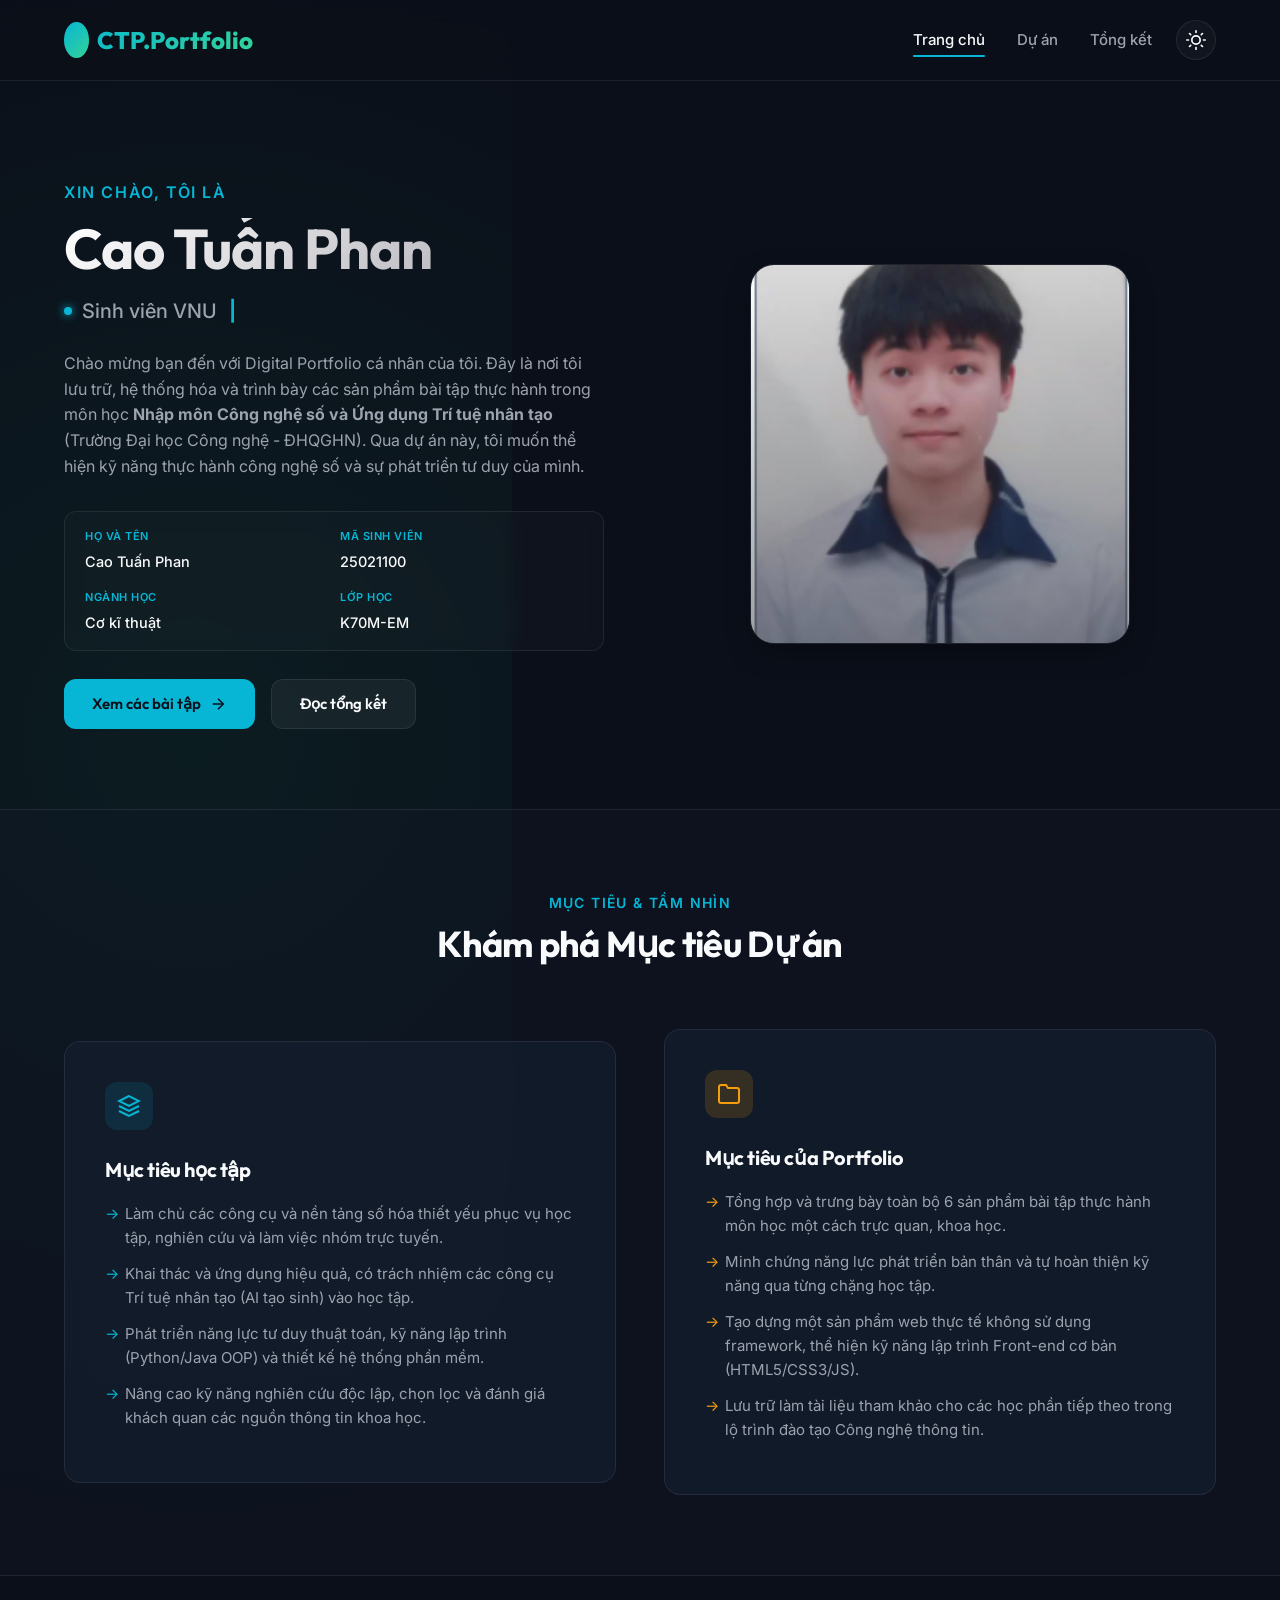
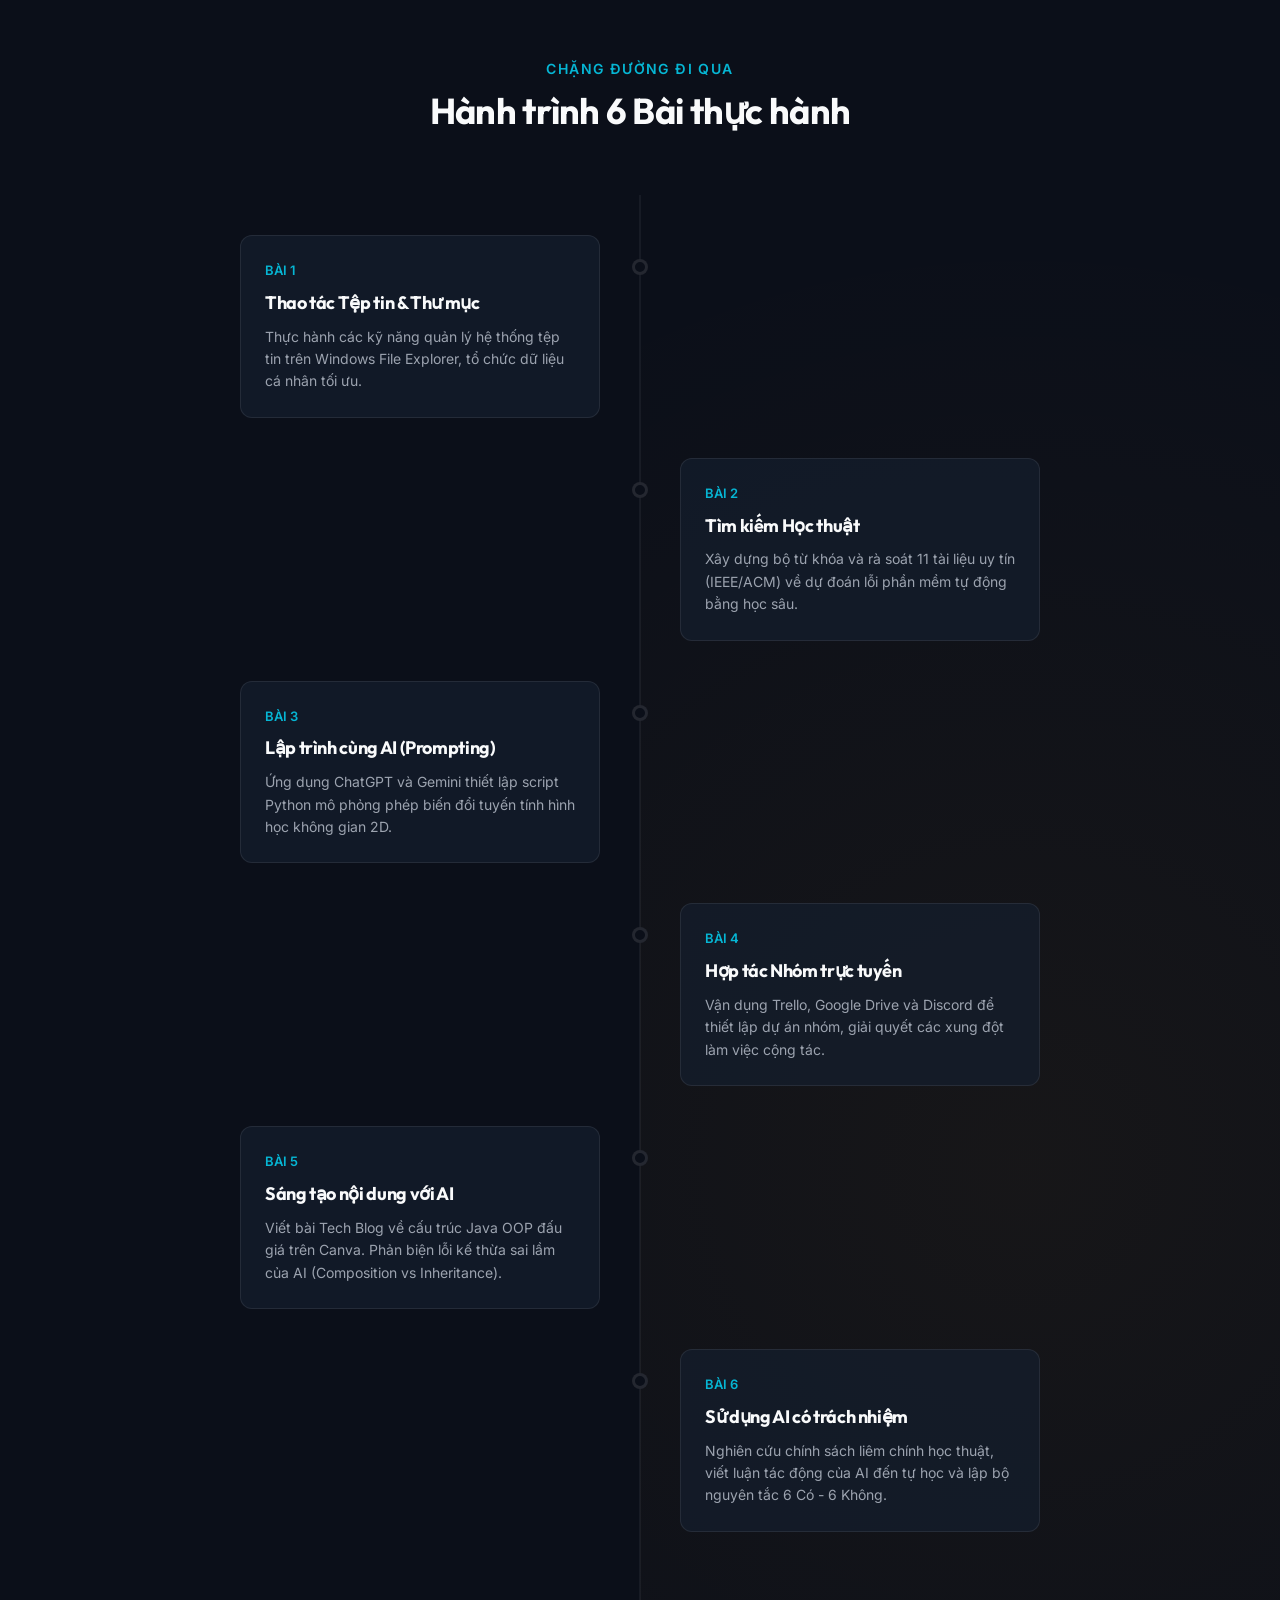
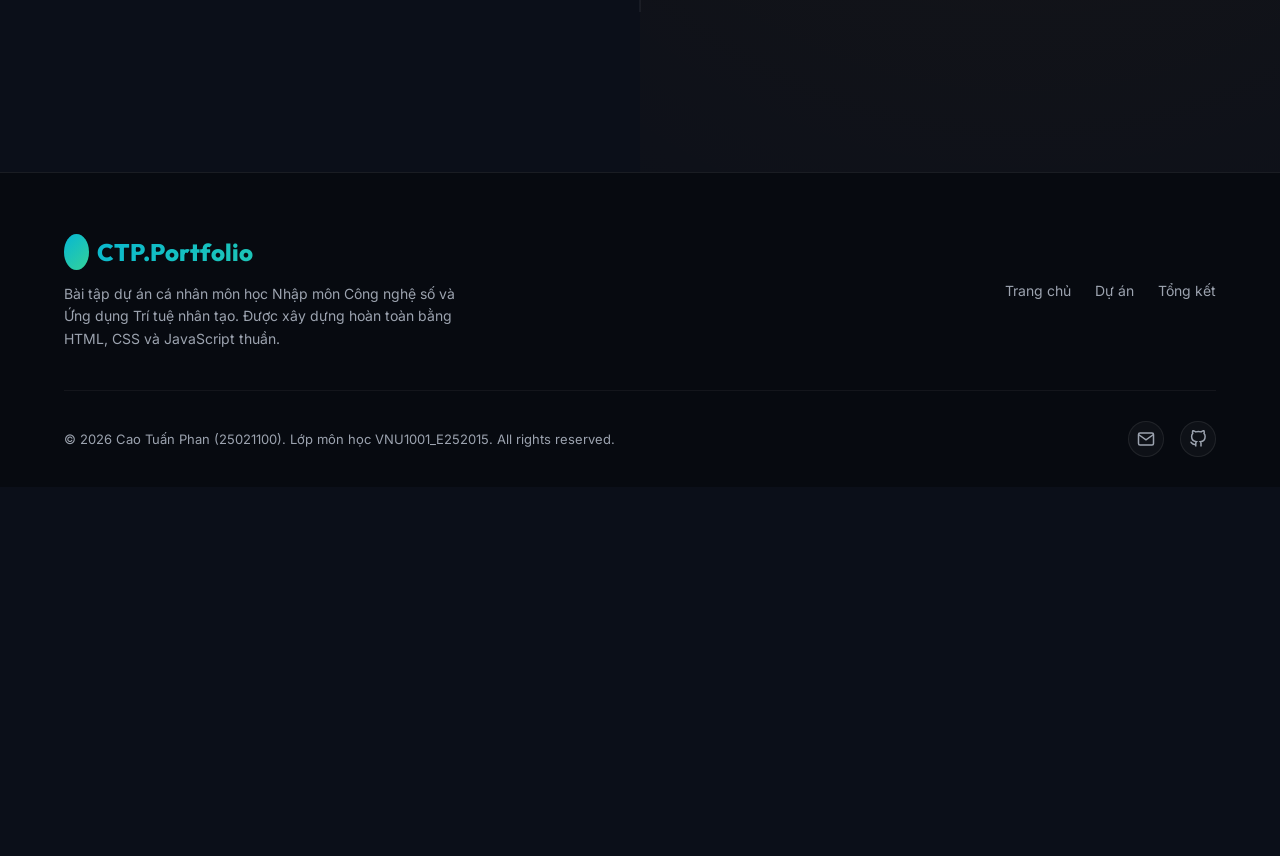
==== commit 797064e8: "add" ====
--- a/index.html
+++ b/index.html
@@ -369,7 +369,7 @@
     <!-- Header / Nav -->
     <header class="header" id="header">
         <div class="container nav-container">
-            <a href="index.html" class="logo">CDL.Portfolio</a>
+            <a href="index.html" class="logo">CTP.Portfolio</a>
             <div class="nav-right">
                 <ul class="nav-menu" id="navMenu">
                     <li><a href="index.html" class="nav-link active">Trang chủ</a></li>
@@ -556,7 +556,7 @@
         <div class="container">
             <div class="footer-content">
                 <div class="footer-logo-desc">
-                    <a href="index.html" class="logo">CDL.Portfolio</a>
+                    <a href="index.html" class="logo">CTP.Portfolio</a>
                     <p class="footer-desc">
                         Bài tập dự án cá nhân môn học Nhập môn Công nghệ số và Ứng dụng Trí tuệ nhân tạo. Được xây dựng hoàn toàn bằng HTML, CSS và JavaScript thuần.
                     </p>
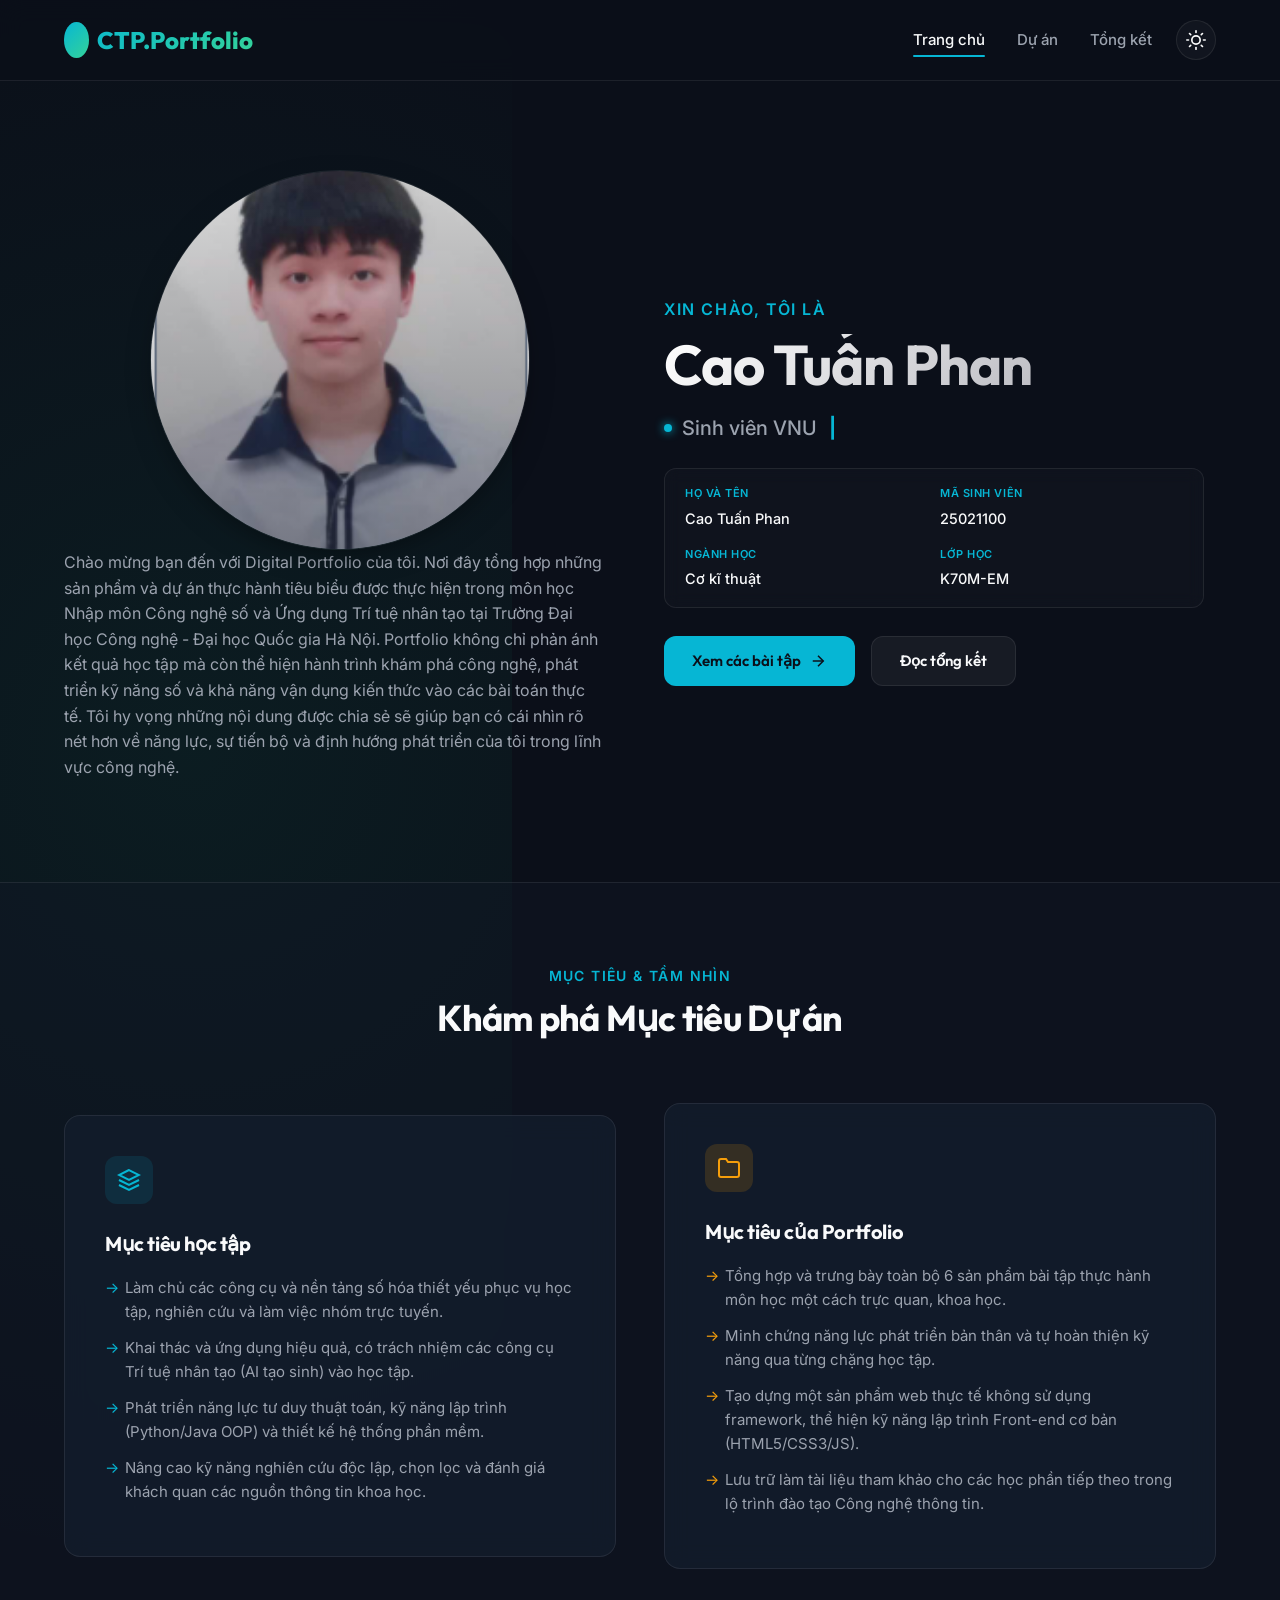
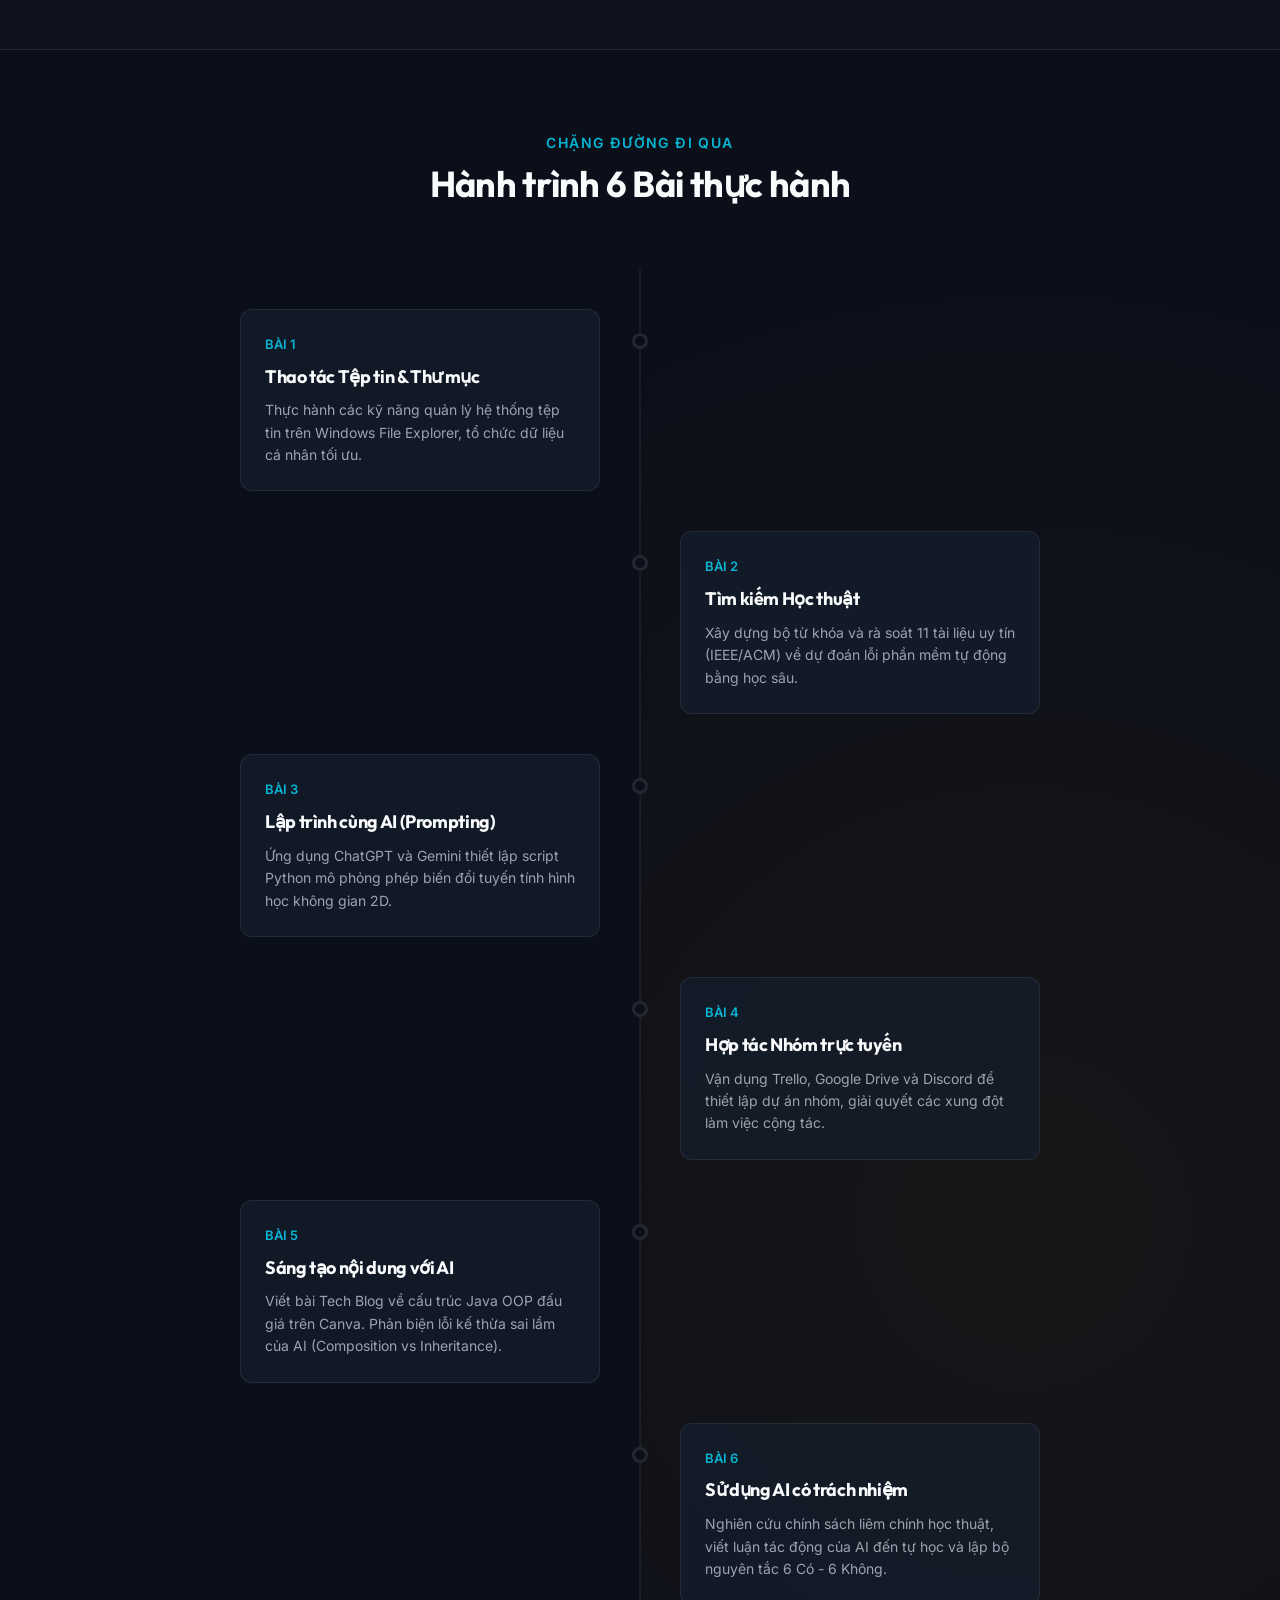
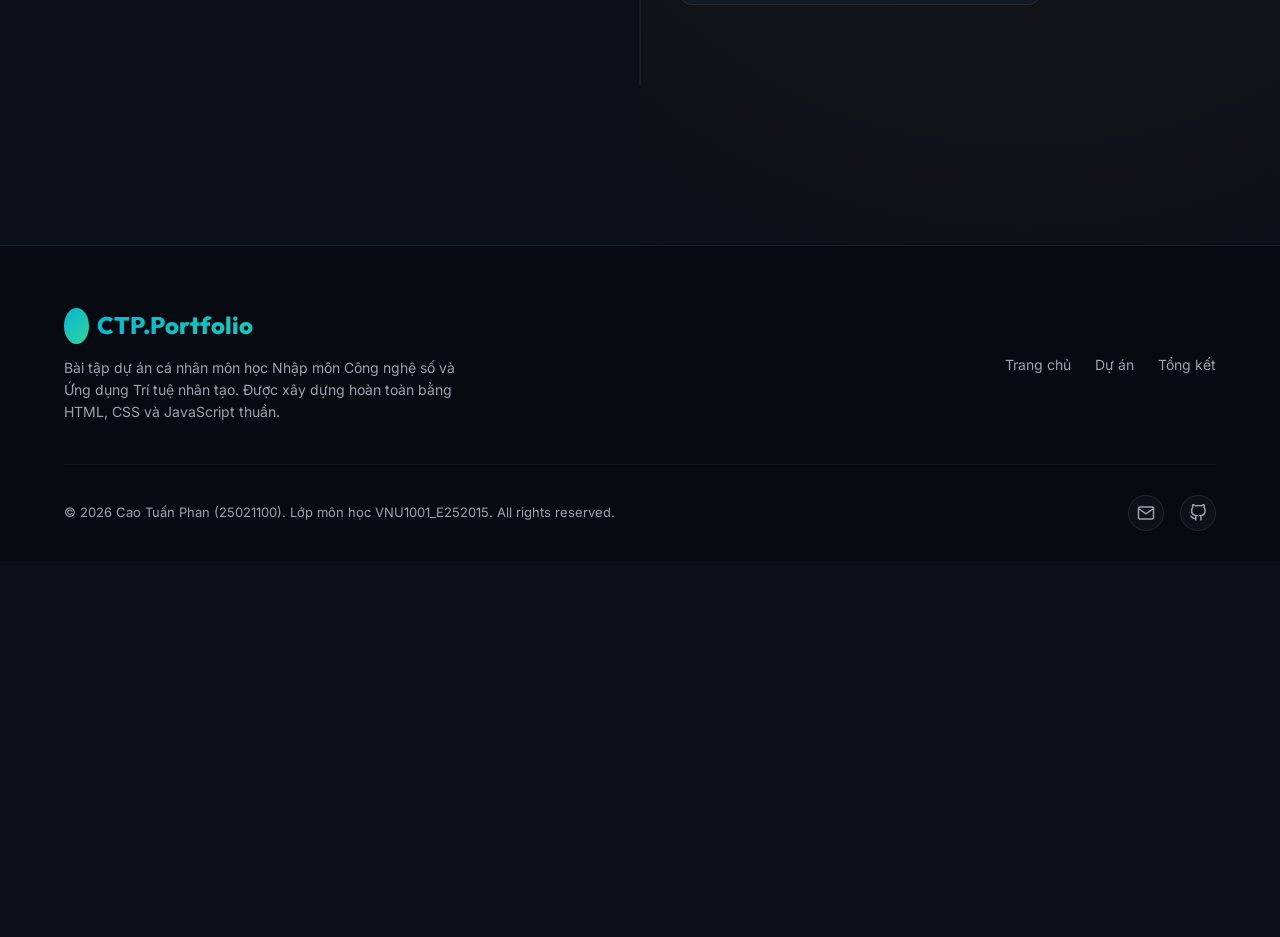
==== commit 4134a57b: "push" ====
--- a/index.html
+++ b/index.html
@@ -8,9 +8,9 @@
     <link rel="stylesheet" href="css/style.css">
     <link rel="stylesheet" href="css/responsive.css">
     <style>
-        /* Specific Styles for Index Page */
+        /* Specific Styles for Index Page - Redesigned */
         .hero {
-            padding: 80px 0;
+            padding: 70px 0;
             position: relative;
         }
 
@@ -19,7 +19,7 @@
             width: 380px;
             height: 380px;
             margin: 0 auto;
-            border-radius: 24px;
+            border-radius: 50%;
             overflow: hidden;
             box-shadow: var(--shadow-premium);
             border: 1px solid var(--border-color);
@@ -31,6 +31,7 @@
             inset: 0;
             background: linear-gradient(to bottom, transparent, rgba(11, 15, 25, 0.4));
             z-index: 1;
+            border-radius: inherit;
         }
 
         .hero-img {
@@ -310,10 +311,7 @@
             transition: var(--transition-smooth);
         }
 
-        .timeline-item:hover .timeline-content {
-            border-color: rgba(255, 255, 255, 0.15);
-            transform: translateY(-4px);
-        }
+        .timeline-item:hover .timeline-content { transform: translateY(-6px); box-shadow: var(--shadow-premium); }
 
         .timeline-date {
             font-size: 13px;
@@ -334,27 +332,11 @@
         }
 
         @media (max-width: 768px) {
-            .hero-img-container {
-                width: 280px;
-                height: 280px;
-            }
-            .hero-name {
-                font-size: 40px;
-            }
-            .timeline::before {
-                left: 16px;
-            }
-            .timeline-item {
-                flex-direction: row !important;
-                margin-bottom: 30px;
-            }
-            .timeline-dot {
-                left: 16px;
-            }
-            .timeline-content {
-                width: calc(100% - 48px);
-                margin-left: 48px;
-            }
+            .hero .container.grid-2 { flex-direction: column-reverse; gap:18px; }
+            .hero-img-box { order:2; width:100%; display:flex; justify-content:center; }
+            .hero-img-container { width:320px; height:320px; }
+            .hero-name { font-size:34px; }
+            .timeline { grid-template-columns: 1fr; }
         }
     </style>
     <script>
@@ -395,13 +377,20 @@
         <!-- Hero Section -->
         <section class="hero reveal active">
             <div class="container grid-2">
+                <div class="hero-img-box">
+                    <div class="hero-img-container">
+                        <img src="assets\Screenshot 2026-06-07 112519.png" alt="Cao Tuấn Phan - Sinh viên IT" class="hero-img">
+                    </div>
+                    <p class="hero-desc">
+                        Chào mừng bạn đến với Digital Portfolio của tôi. Nơi đây tổng hợp những sản phẩm và dự án thực hành tiêu biểu được thực hiện trong môn học Nhập môn Công nghệ số và Ứng dụng Trí tuệ nhân tạo tại Trường Đại học Công nghệ - Đại học Quốc gia Hà Nội.
+Portfolio không chỉ phản ánh kết quả học tập mà còn thể hiện hành trình khám phá công nghệ, phát triển kỹ năng số và khả năng vận dụng kiến thức vào các bài toán thực tế. Tôi hy vọng những nội dung được chia sẻ sẽ giúp bạn có cái nhìn rõ nét hơn về năng lực, sự tiến bộ và định hướng phát triển của tôi trong lĩnh vực công nghệ.
+                    </p>
+                </div>
                 <div class="hero-content">
                     <span class="hero-title-greeting">Xin chào, tôi là</span>
                     <h1 class="hero-name">Cao Tuấn Phan</h1>
                     <div class="hero-role"><span id="typewriter">Sinh viên VNU</span><span class="typewriter-cursor">|</span></div>
-                    <p class="hero-desc">
-                        Chào mừng bạn đến với Digital Portfolio cá nhân của tôi. Đây là nơi tôi lưu trữ, hệ thống hóa và trình bày các sản phẩm bài tập thực hành trong môn học <strong>Nhập môn Công nghệ số và Ứng dụng Trí tuệ nhân tạo</strong> (Trường Đại học Công nghệ - ĐHQGHN). Qua dự án này, tôi muốn thể hiện kỹ năng thực hành công nghệ số và sự phát triển tư duy của mình.
-                    </p>
+                    
                     <div class="personal-info-card">
                         <div class="info-field">
                             <span class="info-label">Họ và tên</span>
@@ -426,11 +415,6 @@
                             <svg width="18" height="18" viewBox="0 0 24 24" fill="none" stroke="currentColor" stroke-width="2"><line x1="5" y1="12" x2="19" y2="12"></line><polyline points="12 5 19 12 12 19"></polyline></svg>
                         </a>
                         <a href="reflection.html" class="btn btn-secondary">Đọc tổng kết</a>
-                    </div>
-                </div>
-                <div class="hero-img-box">
-                    <div class="hero-img-container">
-                        <img src="assets\Screenshot 2026-06-07 112519.png" alt="Cao Tuấn Phan - Sinh viên IT" class="hero-img">
                     </div>
                 </div>
             </div>
